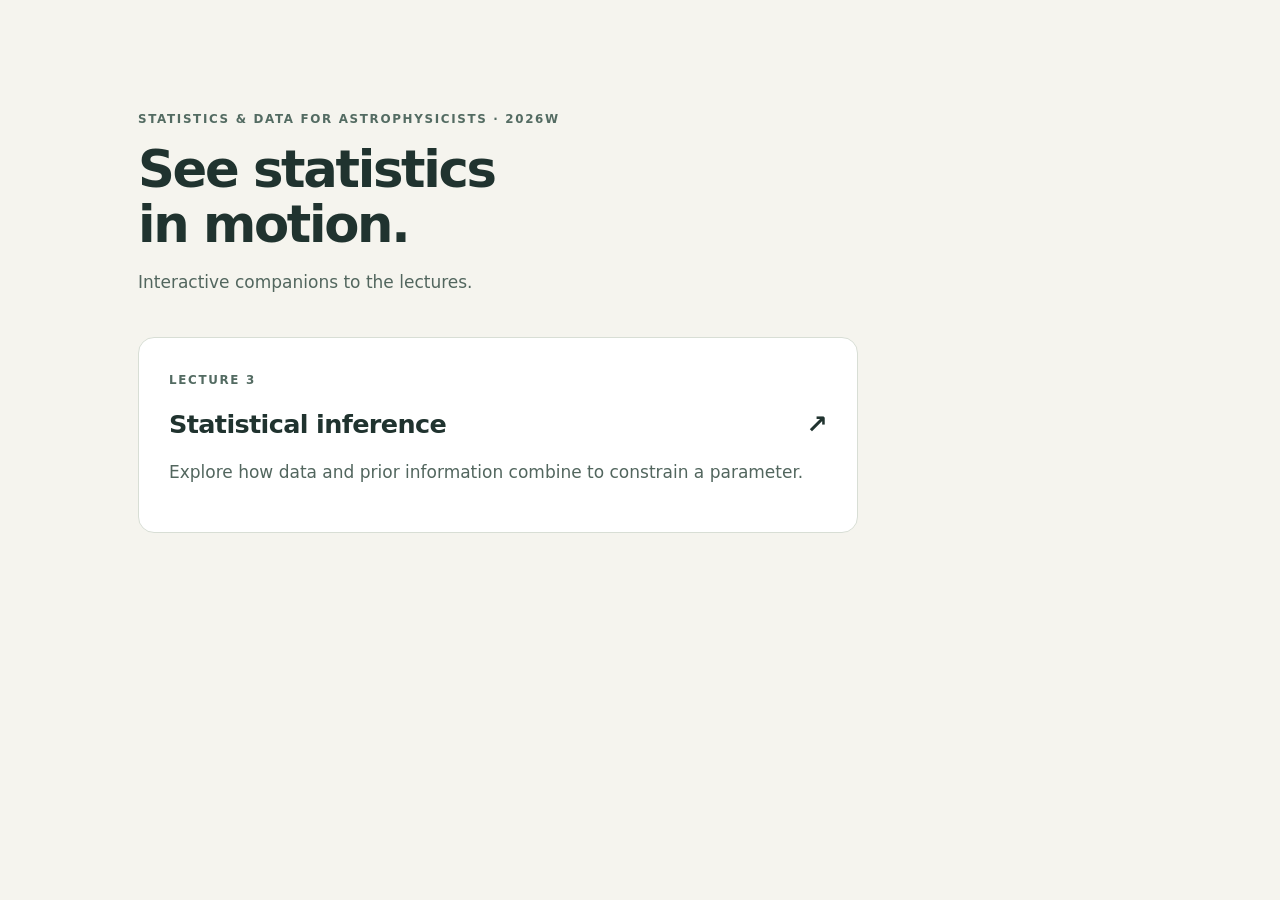
==== index.html @ e7e44009 "Add Lecture 3 Gaussian Bayesian update visualisation" ====
<!doctype html><html lang="en"><meta charset="utf-8"><meta name="viewport" content="width=device-width,initial-scale=1"><title>STA · Interactive visualisations</title><link rel="stylesheet" href="style.css"><main class="home"><p class="eyebrow">STATISTICS & DATA FOR ASTROPHYSICISTS · 2026W</p><h1>See statistics<br>in motion.</h1><p class="intro">Interactive companions to the lectures.</p><a class="card" href="lecture-3/"><span class="eyebrow">LECTURE 3</span><h2>Statistical inference <span aria-hidden="true">↗</span></h2><p>Explore how data and prior information combine to constrain a parameter.</p></a></main></html>
---- style.css ----
:root{font-family:Inter,ui-sans-serif,system-ui,-apple-system,sans-serif;color:#20332f;background:#f5f4ee;font-size:17px}*{box-sizing:border-box}body{margin:0}main{max-width:1440px;margin:auto;padding:35px 48px 50px}a{color:inherit;text-underline-offset:4px}nav{display:flex;justify-content:space-between;font-size:.85rem;margin-bottom:36px}.eyebrow{font-size:.7rem;letter-spacing:.14em;font-weight:750;color:#536b62}h1{font-size:clamp(2rem,4vw,3.6rem);font-weight:600;letter-spacing:-.045em;line-height:1.08;margin:16px 0}h2{font-size:1.5rem;letter-spacing:-.025em;font-weight:600}.intro{color:#52665e;max-width:780px;line-height:1.6}.home{max-width:1100px;padding-top:100px}.card{display:block;text-decoration:none;background:white;border:1px solid #d8ded5;border-radius:16px;padding:30px;margin-top:40px;max-width:720px}.card:hover{border-color:#17836e}.card p{color:#52665e;line-height:1.5}.card h2 span{float:right}.layout{display:grid;grid-template-columns:minmax(0,1fr) 290px;gap:22px;margin-top:25px}.plot-panel,.controls,.equations{background:#fff;border:1px solid #dce1d8;border-radius:16px;padding:24px}.legend{display:flex;gap:20px;flex-wrap:wrap;font-size:.8rem}.legend span:before{content:'';display:inline-block;width:20px;height:3px;margin:0 7px 4px 0;background:var(--c)}svg{display:block;width:100%;height:auto;margin-top:12px;overflow:visible}svg text{font-family:inherit;fill:#53665e;font-size:12px}.stats{display:grid;grid-template-columns:repeat(3,1fr);gap:12px;border-top:1px solid #e8ece6;padding-top:20px}.stats small{display:block;font-size:.73rem;color:#5f7067}.stats strong{display:block;margin-top:7px;font-size:1.4rem;font-weight:600}.controls h3{margin:0 0 6px;font-size:1rem}.controls>p{font-size:.76rem;line-height:1.5;color:#62736a}.control{margin:23px 0}.control label{display:flex;justify-content:space-between;font-size:.85rem;font-weight:600}.control small{display:block;font-size:.7rem;color:#62736a;margin:4px 0 10px}output{font-variant-numeric:tabular-nums}input[type=range]{width:100%;accent-color:#207a67;cursor:pointer}button{font:inherit;font-size:.78rem;border:1px solid #cbd6cc;border-radius:8px;padding:10px 12px;background:#fff;cursor:pointer}button:hover{background:#edf4ef}button:focus-visible,a:focus-visible,input:focus-visible{outline:3px solid #df9f25;outline-offset:4px}.buttons{display:flex;gap:8px}.note{font-size:.75rem;color:#607168;line-height:1.55;margin-bottom:0}.equations{margin-top:22px;line-height:1.65}.equations h3{margin-top:0}.math{font-family:Georgia,serif;font-size:1.12rem;overflow-wrap:anywhere}.formula-grid{display:grid;grid-template-columns:1fr 1fr;gap:24px}.formula-grid p{margin:8px 0}.source{font-size:.72rem;color:#607168;margin-top:25px}.sample{font-size:.78rem;color:#52665e;margin:8px 0 18px}.chapter-list{font-size:.8rem;margin:20px 0 28px}.chapter-list a{font-weight:600}@media(min-width:1500px){main{padding-top:45px}}@media(max-width:850px){main{padding:24px 20px}.layout{grid-template-columns:1fr}.controls{display:grid;grid-template-columns:1fr 1fr;gap:0 24px}.controls h3,.controls>p,.buttons{grid-column:1/-1}.control{margin:12px 0}.formula-grid{grid-template-columns:1fr}.legend{gap:12px}.stats strong{font-size:1.15rem}.plot-panel{padding:16px}.home{padding-top:60px}}
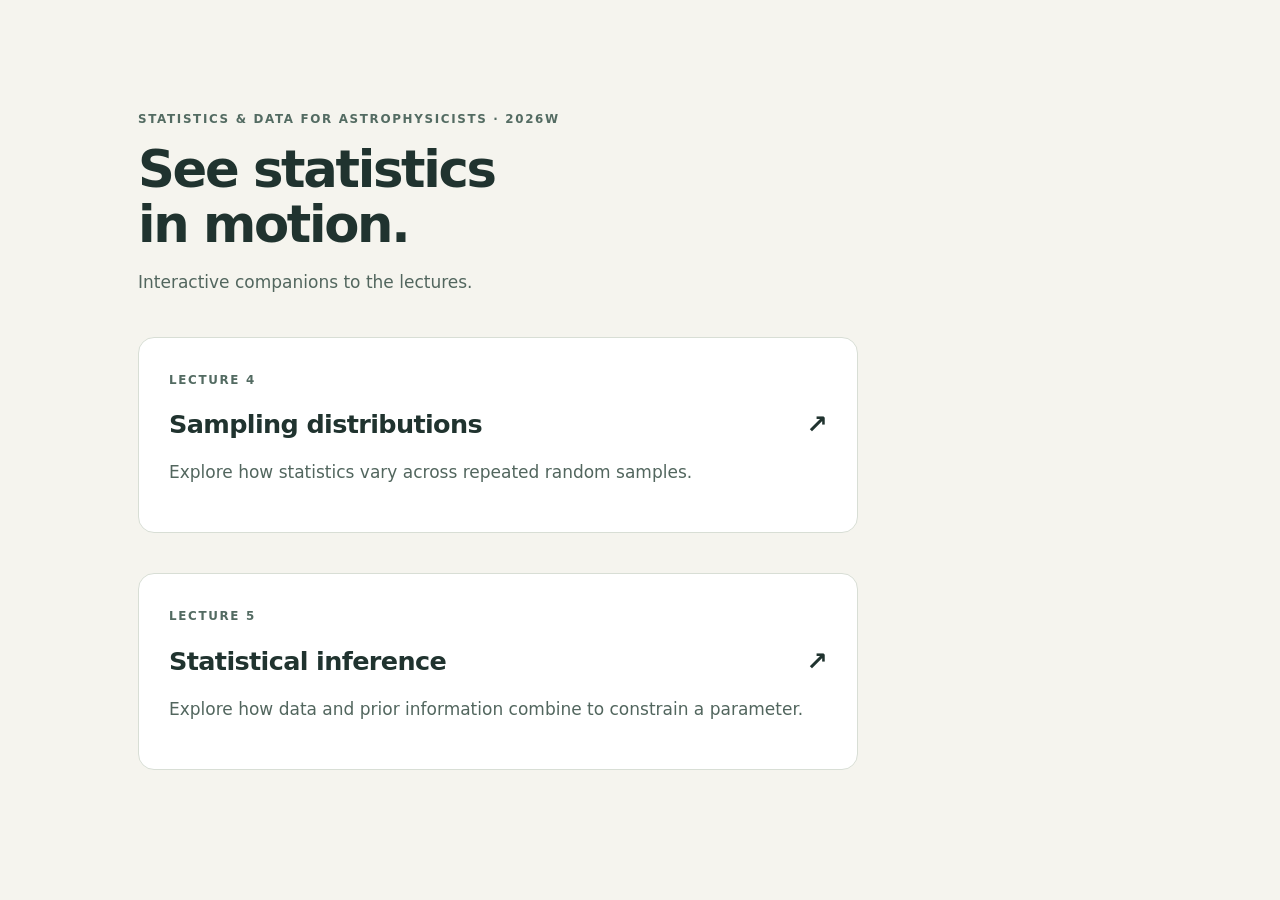
==== commit bbd0ebd1: "Rename inference lecture to Lecture 5 and add Lecture 4 sampling simulator" ====
--- a/index.html
+++ b/index.html
@@ -1 +1 @@
-<!doctype html><html lang="en"><meta charset="utf-8"><meta name="viewport" content="width=device-width,initial-scale=1"><title>STA · Interactive visualisations</title><link rel="stylesheet" href="style.css"><main class="home"><p class="eyebrow">STATISTICS & DATA FOR ASTROPHYSICISTS · 2026W</p><h1>See statistics<br>in motion.</h1><p class="intro">Interactive companions to the lectures.</p><a class="card" href="lecture-3/"><span class="eyebrow">LECTURE 3</span><h2>Statistical inference <span aria-hidden="true">↗</span></h2><p>Explore how data and prior information combine to constrain a parameter.</p></a></main></html>
+<!doctype html><html lang="en"><meta charset="utf-8"><meta name="viewport" content="width=device-width,initial-scale=1"><title>STA · Interactive visualisations</title><link rel="stylesheet" href="style.css"><main class="home"><p class="eyebrow">STATISTICS & DATA FOR ASTROPHYSICISTS · 2026W</p><h1>See statistics<br>in motion.</h1><p class="intro">Interactive companions to the lectures.</p><a class="card" href="lecture-4/"><span class="eyebrow">LECTURE 4</span><h2>Sampling distributions <span aria-hidden="true">↗</span></h2><p>Explore how statistics vary across repeated random samples.</p></a><a class="card" href="lecture-5/"><span class="eyebrow">LECTURE 5</span><h2>Statistical inference <span aria-hidden="true">↗</span></h2><p>Explore how data and prior information combine to constrain a parameter.</p></a></main></html>
--- a/style.css
+++ b/style.css
@@ -1 +1,2 @@
 :root{font-family:Inter,ui-sans-serif,system-ui,-apple-system,sans-serif;color:#20332f;background:#f5f4ee;font-size:17px}*{box-sizing:border-box}body{margin:0}main{max-width:1440px;margin:auto;padding:35px 48px 50px}a{color:inherit;text-underline-offset:4px}nav{display:flex;justify-content:space-between;font-size:.85rem;margin-bottom:36px}.eyebrow{font-size:.7rem;letter-spacing:.14em;font-weight:750;color:#536b62}h1{font-size:clamp(2rem,4vw,3.6rem);font-weight:600;letter-spacing:-.045em;line-height:1.08;margin:16px 0}h2{font-size:1.5rem;letter-spacing:-.025em;font-weight:600}.intro{color:#52665e;max-width:780px;line-height:1.6}.home{max-width:1100px;padding-top:100px}.card{display:block;text-decoration:none;background:white;border:1px solid #d8ded5;border-radius:16px;padding:30px;margin-top:40px;max-width:720px}.card:hover{border-color:#17836e}.card p{color:#52665e;line-height:1.5}.card h2 span{float:right}.layout{display:grid;grid-template-columns:minmax(0,1fr) 290px;gap:22px;margin-top:25px}.plot-panel,.controls,.equations{background:#fff;border:1px solid #dce1d8;border-radius:16px;padding:24px}.legend{display:flex;gap:20px;flex-wrap:wrap;font-size:.8rem}.legend span:before{content:'';display:inline-block;width:20px;height:3px;margin:0 7px 4px 0;background:var(--c)}svg{display:block;width:100%;height:auto;margin-top:12px;overflow:visible}svg text{font-family:inherit;fill:#53665e;font-size:12px}.stats{display:grid;grid-template-columns:repeat(3,1fr);gap:12px;border-top:1px solid #e8ece6;padding-top:20px}.stats small{display:block;font-size:.73rem;color:#5f7067}.stats strong{display:block;margin-top:7px;font-size:1.4rem;font-weight:600}.controls h3{margin:0 0 6px;font-size:1rem}.controls>p{font-size:.76rem;line-height:1.5;color:#62736a}.control{margin:23px 0}.control label{display:flex;justify-content:space-between;font-size:.85rem;font-weight:600}.control small{display:block;font-size:.7rem;color:#62736a;margin:4px 0 10px}output{font-variant-numeric:tabular-nums}input[type=range]{width:100%;accent-color:#207a67;cursor:pointer}button{font:inherit;font-size:.78rem;border:1px solid #cbd6cc;border-radius:8px;padding:10px 12px;background:#fff;cursor:pointer}button:hover{background:#edf4ef}button:focus-visible,a:focus-visible,input:focus-visible{outline:3px solid #df9f25;outline-offset:4px}.buttons{display:flex;gap:8px}.note{font-size:.75rem;color:#607168;line-height:1.55;margin-bottom:0}.equations{margin-top:22px;line-height:1.65}.equations h3{margin-top:0}.math{font-family:Georgia,serif;font-size:1.12rem;overflow-wrap:anywhere}.formula-grid{display:grid;grid-template-columns:1fr 1fr;gap:24px}.formula-grid p{margin:8px 0}.source{font-size:.72rem;color:#607168;margin-top:25px}.sample{font-size:.78rem;color:#52665e;margin:8px 0 18px}.chapter-list{font-size:.8rem;margin:20px 0 28px}.chapter-list a{font-weight:600}@media(min-width:1500px){main{padding-top:45px}}@media(max-width:850px){main{padding:24px 20px}.layout{grid-template-columns:1fr}.controls{display:grid;grid-template-columns:1fr 1fr;gap:0 24px}.controls h3,.controls>p,.buttons{grid-column:1/-1}.control{margin:12px 0}.formula-grid{grid-template-columns:1fr}.legend{gap:12px}.stats strong{font-size:1.15rem}.plot-panel{padding:16px}.home{padding-top:60px}}
+[hidden]{display:none!important}.toggle{display:flex;align-items:center;gap:9px;font-size:.85rem;margin:18px 0;grid-column:1/-1}.toggle input{accent-color:#15816a;width:18px;height:18px}.plot-heading{font-size:.88rem;margin:0 0 8px}.distance-charts svg{margin-top:0}.distance-charts .stats{margin-top:16px}.status{background:#f0f4ee;padding:12px;border-radius:8px;font-size:.8rem;line-height:1.5}.improper{background:#fff2dd;color:#80521b}.distance-charts .legend{margin:12px 0}.distance-charts .stats strong{font-size:1.1rem}
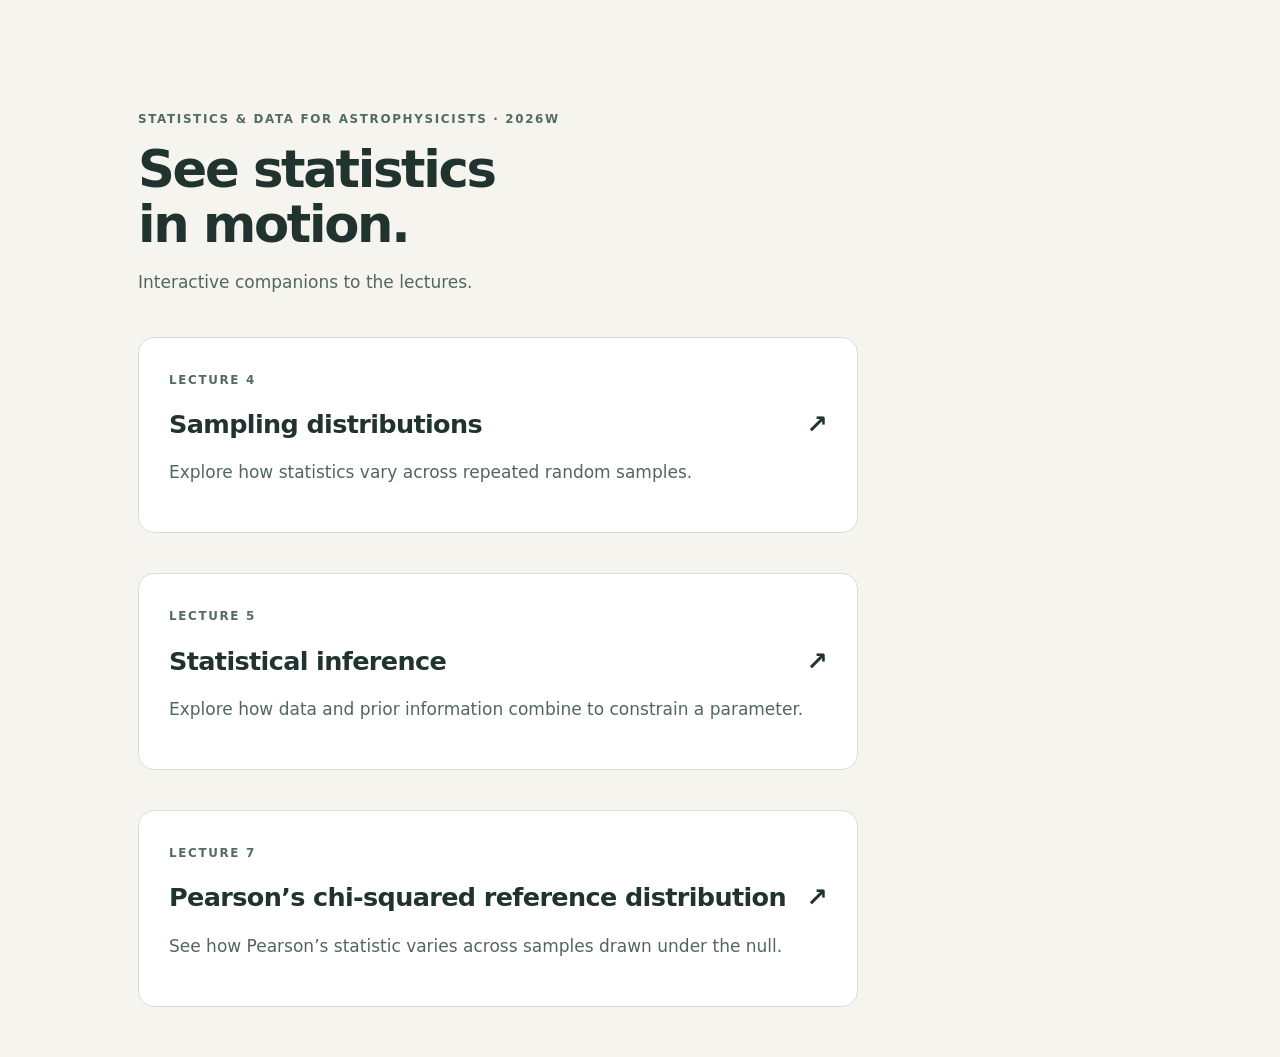
==== commit 83d0fbad: "Add Lecture 7 Pearson chi-squared demo" ====
--- a/index.html
+++ b/index.html
@@ -1 +1 @@
-<!doctype html><html lang="en"><meta charset="utf-8"><meta name="viewport" content="width=device-width,initial-scale=1"><title>STA · Interactive visualisations</title><link rel="stylesheet" href="style.css"><main class="home"><p class="eyebrow">STATISTICS & DATA FOR ASTROPHYSICISTS · 2026W</p><h1>See statistics<br>in motion.</h1><p class="intro">Interactive companions to the lectures.</p><a class="card" href="lecture-4/"><span class="eyebrow">LECTURE 4</span><h2>Sampling distributions <span aria-hidden="true">↗</span></h2><p>Explore how statistics vary across repeated random samples.</p></a><a class="card" href="lecture-5/"><span class="eyebrow">LECTURE 5</span><h2>Statistical inference <span aria-hidden="true">↗</span></h2><p>Explore how data and prior information combine to constrain a parameter.</p></a></main></html>
+<!doctype html><html lang="en"><meta charset="utf-8"><meta name="viewport" content="width=device-width,initial-scale=1"><title>STA · Interactive visualisations</title><link rel="stylesheet" href="style.css"><main class="home"><p class="eyebrow">STATISTICS & DATA FOR ASTROPHYSICISTS · 2026W</p><h1>See statistics<br>in motion.</h1><p class="intro">Interactive companions to the lectures.</p><a class="card" href="lecture-4/"><span class="eyebrow">LECTURE 4</span><h2>Sampling distributions <span aria-hidden="true">↗</span></h2><p>Explore how statistics vary across repeated random samples.</p></a><a class="card" href="lecture-5/"><span class="eyebrow">LECTURE 5</span><h2>Statistical inference <span aria-hidden="true">↗</span></h2><p>Explore how data and prior information combine to constrain a parameter.</p></a><a class="card" href="lecture-7/"><span class="eyebrow">LECTURE 7</span><h2>Pearson’s chi-squared reference distribution <span aria-hidden="true">↗</span></h2><p>See how Pearson’s statistic varies across samples drawn under the null.</p></a></main></html>
